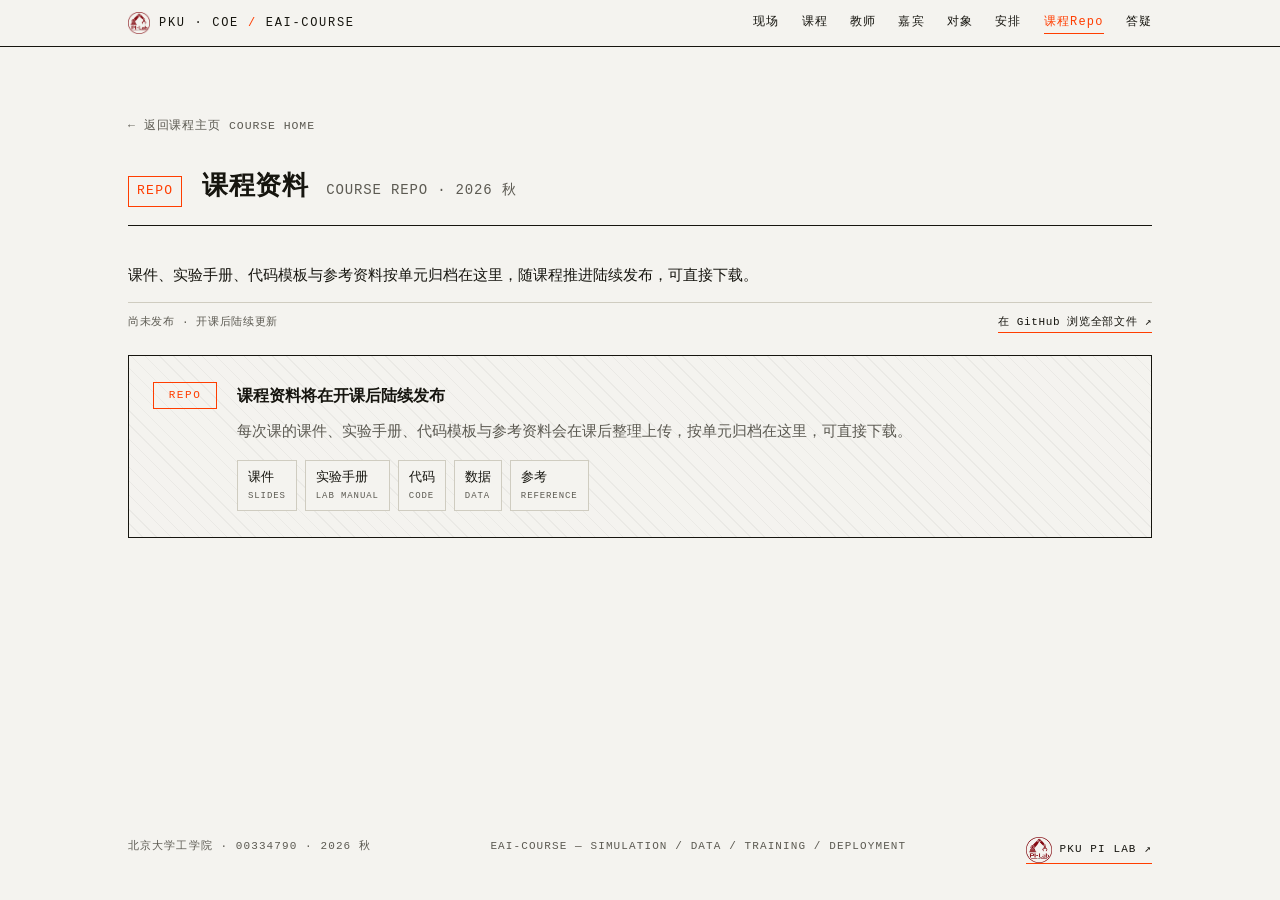
==== repo.html @ 0bf96f17 "repo: add course materials page as a standalone route 菜单加「课程Repo」，指向独立页 repo.html —— 资料要反复查， 放在首页最底下" ====
<!DOCTYPE html>
<html lang="zh-CN">
<head>
  <meta charset="UTF-8" />
  <meta name="viewport" content="width=device-width, initial-scale=1.0" />
  <title>课程资料 Repo · 2026 秋 · 机器人具身智能系统开发实践基础</title>
  <meta name="description" content="《机器人具身智能系统开发实践基础》课程资料：课件、实验手册、代码模板与参考资料，按单元归档。" />
  <link rel="stylesheet" href="styles.css" />
  <link rel="stylesheet" href="showcase.css" />
</head>
<body>

  <div class="scroll-progress" aria-hidden="true"></div>

  <!-- ══════════ TOP BAR ══════════ -->
  <header class="topbar">
    <div class="wrap topbar-inner">
      <a class="topbar-brand" href="index.html"><img src="images/logo-pi-lab.png" alt="PKU PI-Lab" class="brand-mark" />PKU · COE <i>/</i> EAI-COURSE</a>
      <nav class="topbar-nav">
        <a href="index.html#showcase">现场</a>
        <a href="index.html#info">课程</a>
        <a href="index.html#instructor">教师</a>
        <a href="index.html#guests">嘉宾</a>
        <a href="index.html#audience">对象</a>
        <a href="index.html#schedule">安排</a>
        <a href="repo.html" class="is-current" aria-current="page">课程Repo</a>
        <a href="index.html#qa">答疑</a>
      </nav>
    </div>
  </header>

  <!-- ══════════ 课程资料 Repo ══════════ -->
  <section id="repo" class="section subpage">
    <div class="wrap">
      <a class="backlink" href="index.html">← 返回课程主页 COURSE HOME</a>

      <div class="section-head">
        <span class="section-no">REPO</span>
        <h2>课程资料 <span class="en">COURSE REPO · 2026 秋</span></h2>
      </div>

      <div class="repo-top">
        <p class="repo-lead">课件、实验手册、代码模板与参考资料按单元归档在这里，随课程推进陆续发布，可直接下载。</p>
        <div class="repo-meta">
          <span id="repo-count"></span>
          <a id="repo-browse" href="https://github.com/PKU-PI-Lab/EAI-course/tree/main/materials" target="_blank" rel="noopener">在 GitHub 浏览全部文件 ↗</a>
        </div>
      </div>

      <div id="repo-list" class="repo-list"></div>
    </div>
  </section>

  <!-- ══════════ FOOTER ══════════ -->
  <footer class="footer">
    <div class="wrap footer-inner">
      <span>北京大学工学院 · 00334790 · 2026 秋</span>
      <span>EAI-COURSE — SIMULATION / DATA / TRAINING / DEPLOYMENT</span>
      <a href="https://pku-pi-lab.github.io/" target="_blank" rel="noopener" class="footer-lab"><img src="images/logo-pi-lab.png" alt="" />PKU PI LAB ↗</a>
    </div>
  </footer>

  <script src="materials.js"></script>
  <script src="interactions.js"></script>
</body>
</html>
---- styles.css ----
/* ─────────────────────────────────────────────
   EAI-COURSE 00334790 · INDUSTRIAL MINIMAL
   ───────────────────────────────────────────── */
:root {
  --paper: #f4f3ef;
  --ink: #16150f;
  --ink-soft: #5c5a52;
  --line: #16150f;
  --line-soft: #cfccc0;
  --accent: #ff3d00;
  --mono: "JetBrains Mono", ui-monospace, "Cascadia Mono", Consolas, "Courier New", monospace;
  --sans: "Helvetica Neue", Helvetica, Arial, "PingFang SC", "Hiragino Sans GB", "Microsoft YaHei", sans-serif;
}

* { margin: 0; padding: 0; box-sizing: border-box; }

html { scroll-behavior: smooth; }

body {
  background: var(--paper);
  color: var(--ink);
  font-family: var(--sans);
  font-size: 15px;
  line-height: 1.75;
  -webkit-font-smoothing: antialiased;
}

.wrap { max-width: 1080px; margin: 0 auto; padding: 0 28px; }

.en { font-family: var(--mono); font-weight: 400; letter-spacing: .06em; }

/* ── TOP BAR ── */
.topbar {
  position: sticky; top: 0; z-index: 50;
  background: var(--paper);
  border-bottom: 1px solid var(--line);
}
.topbar-inner {
  display: flex; justify-content: space-between; align-items: center;
  height: 46px;
}
.topbar-brand {
  font-family: var(--mono); font-size: 12px; letter-spacing: .14em;
}
.topbar-brand i { font-style: normal; color: var(--accent); }
.topbar-nav { display: flex; gap: 22px; }
.topbar-nav a {
  font-family: var(--mono); font-size: 12px; letter-spacing: .1em;
  color: var(--ink); text-decoration: none;
  border-bottom: 1px solid transparent;
}
.topbar-nav a:hover { color: var(--accent); border-bottom-color: var(--accent); }

/* ── HERO ── */
.hero {
  border-bottom: 1px solid var(--line);
  padding: 72px 0 56px;
  background-image:
    linear-gradient(var(--line-soft) 1px, transparent 1px),
    linear-gradient(90deg, var(--line-soft) 1px, transparent 1px);
  background-size: 56px 56px;
  background-position: center;
}
.hero-index {
  display: flex; justify-content: space-between; flex-wrap: wrap; gap: 8px;
  font-family: var(--mono); font-size: 12px; letter-spacing: .14em;
  color: var(--ink-soft);
  border-bottom: 1px solid var(--line);
  padding-bottom: 14px; margin-bottom: 34px;
}
.hero-title {
  font-size: clamp(38px, 6.5vw, 68px);
  line-height: 1.18; font-weight: 800; letter-spacing: .02em;
}
.hero-sub {
  margin-top: 16px;
  font-family: var(--mono); font-size: clamp(12px, 1.6vw, 15px);
  letter-spacing: .05em; color: var(--ink-soft);
  max-width: 720px;
}
.hero-pipeline {
  margin-top: 36px;
  display: flex; flex-wrap: wrap; gap: 10px 14px; align-items: center;
  font-family: var(--mono); font-size: 12.5px; letter-spacing: .1em;
}
.hero-pipeline span { border: 1px solid var(--line); padding: 6px 12px; background: var(--paper); }
.hero-pipeline em { font-style: normal; color: var(--accent); font-weight: 700; }
.hero-meta {
  margin-top: 40px;
  display: grid; grid-template-columns: repeat(4, 1fr);
  border: 1px solid var(--line);
  background: var(--paper);
}
.hero-meta div {
  padding: 16px 18px;
  border-right: 1px solid var(--line);
  display: flex; flex-direction: column; gap: 2px;
}
.hero-meta div:last-child { border-right: none; }
.hero-meta b { font-family: var(--mono); font-size: 24px; font-weight: 700; }
.hero-meta span { font-family: var(--mono); font-size: 11px; letter-spacing: .12em; color: var(--ink-soft); }
.hero-barcode {
  margin-top: 40px; height: 34px; width: 220px;
  background: repeating-linear-gradient(90deg,
    var(--ink) 0 2px, transparent 2px 5px,
    var(--ink) 5px 6px, transparent 6px 11px,
    var(--ink) 11px 14px, transparent 14px 17px,
    var(--ink) 17px 18px, transparent 18px 24px);
}

/* ── SECTIONS ── */
.section { border-bottom: 1px solid var(--line); padding: 64px 0; }
.section-head {
  display: flex; align-items: baseline; gap: 20px;
  border-bottom: 1px solid var(--line);
  padding-bottom: 16px; margin-bottom: 36px;
}
.section-no {
  font-family: var(--mono); font-size: 13px; letter-spacing: .1em;
  color: var(--accent); border: 1px solid var(--accent);
  padding: 3px 8px;
}
.section h2 { font-size: 26px; font-weight: 800; letter-spacing: .02em; }
.section h2 .en { font-size: 14px; color: var(--ink-soft); margin-left: 10px; }

/* ── 01 INFO ── */
.info-grid {
  display: grid; grid-template-columns: 1.2fr 1fr; gap: 48px;
}
.info-desc p { margin-bottom: 16px; }
.info-desc .note { color: var(--ink-soft); font-size: 13.5px; }
.spec { border-top: 1px solid var(--line); }
.spec div {
  display: grid; grid-template-columns: 1fr 1.2fr; gap: 16px;
  padding: 10px 0; border-bottom: 1px solid var(--line-soft);
}
.spec dt { font-family: var(--mono); font-size: 11.5px; letter-spacing: .1em; color: var(--ink-soft); padding-top: 2px; }
.spec dd { font-weight: 600; }

.grading { margin-top: 44px; }
.grading-label, .prereq-label {
  display: block;
  font-family: var(--mono); font-size: 11.5px; letter-spacing: .14em;
  color: var(--ink-soft); margin-bottom: 12px;
}
.grading-bar { display: flex; border: 1px solid var(--line); height: 74px; }
.grading-bar > div {
  display: flex; flex-direction: column; justify-content: center;
  padding: 0 16px; border-right: 1px solid var(--paper);
  overflow: hidden; white-space: nowrap;
}
.grading-bar b { font-size: 14px; }
.grading-bar span { font-family: var(--mono); font-size: 10.5px; letter-spacing: .06em; opacity: .75; }
.grading-bar .g1 { background: var(--line-soft); }
.grading-bar .g2 { background: #9d9a8e; color: #fff; }
.grading-bar .g3 { background: var(--ink); color: var(--paper); }

/* ── 02/03 PEOPLE ── */
.person {
  display: grid; grid-template-columns: 240px 1fr; gap: 36px;
  padding: 28px 0; border-bottom: 1px solid var(--line-soft);
}
.person:last-child { border-bottom: none; }
.person-photo {
  aspect-ratio: 3 / 4;
  border: 1px solid var(--line);
  background:
    repeating-linear-gradient(45deg, transparent 0 14px, rgba(22,21,15,.06) 14px 15px),
    var(--line-soft);
  display: flex; align-items: center; justify-content: center;
  font-family: var(--mono); font-size: 11px; letter-spacing: .16em;
  color: var(--ink-soft); text-align: center; line-height: 2;
  overflow: hidden;
}
.person-photo img { width: 100%; height: 100%; object-fit: cover; display: block; }
.en-bio { font-size: 13px; color: var(--ink-soft); margin-top: 10px; }
.person-info { align-self: center; }
.person-info h3 { font-size: 22px; font-weight: 800; }
.person-info h3 .en { font-size: 12px; color: var(--ink-soft); margin-left: 10px; }
.person-title {
  font-family: var(--mono); font-size: 12px; letter-spacing: .08em;
  color: var(--accent); margin: 6px 0 14px;
}
.person-bio { color: var(--ink); max-width: 620px; }
.person-link {
  margin-top: 14px;
  font-family: var(--mono); font-size: 12px; letter-spacing: .08em;
}
.person-link a { color: var(--ink); border-bottom: 1px solid var(--accent); text-decoration: none; }
.person-link a:hover { color: var(--accent); }

/* ── 04 AUDIENCE / PREREQ ── */
.audience p { max-width: 760px; font-size: 16px; }
.prereq { margin-top: 40px; }
.prereq-grid {
  display: grid; grid-template-columns: repeat(4, 1fr);
  border: 1px solid var(--line);
}
.prereq-item {
  padding: 20px 18px;
  border-right: 1px solid var(--line);
  display: flex; flex-direction: column; gap: 6px;
}
.prereq-item:last-child { border-right: none; }
.prereq-no {
  font-family: var(--mono); font-size: 12px; font-weight: 700;
  color: var(--accent);
}
.prereq-item b { font-size: 15px; }
.prereq-item .en { font-size: 11px; color: var(--ink-soft); }

/* ── 05 SCHEDULE ── */
.schedule-note { margin-bottom: 36px; font-size: 14px; }
.schedule-note em { font-style: normal; color: var(--accent); font-family: var(--mono); font-size: 12px; letter-spacing: .04em; }

.calendar {
  display: grid; grid-template-columns: repeat(4, 1fr); gap: 24px;
}
.cal-month { border: 1px solid var(--line); background: var(--paper); }
.cal-month-head {
  font-family: var(--mono); font-size: 12px; letter-spacing: .14em;
  border-bottom: 1px solid var(--line);
  padding: 8px 12px; display: flex; justify-content: space-between;
}
.cal-grid {
  display: grid; grid-template-columns: repeat(7, 1fr);
}
.cal-grid .cal-dow {
  font-family: var(--mono); font-size: 10px; color: var(--ink-soft);
  text-align: center; padding: 6px 0 4px;
  border-bottom: 1px solid var(--line-soft);
}
.cal-cell {
  aspect-ratio: 1; display: flex; align-items: center; justify-content: center;
  font-family: var(--mono); font-size: 11.5px;
  position: relative;
}
.cal-cell.empty { background: transparent; }
.cal-cell.class {
  background: var(--ink); color: var(--paper); font-weight: 700;
}
.cal-cell.class::after {
  content: attr(data-w);
  position: absolute; bottom: 2px; left: 0; right: 0;
  font-size: 8px; text-align: center; color: var(--accent); letter-spacing: .02em;
}
.cal-cell.holiday {
  color: var(--accent);
  background: repeating-linear-gradient(45deg, transparent 0 6px, rgba(255,61,0,.14) 6px 8px);
}
.legend {
  display: flex; gap: 26px; margin-top: 16px;
  font-family: var(--mono); font-size: 11px; letter-spacing: .1em; color: var(--ink-soft);
}
.legend span { display: flex; align-items: center; gap: 8px; }
.dot { width: 12px; height: 12px; display: inline-block; }
.dot-class { background: var(--ink); }
.dot-holiday { background: repeating-linear-gradient(45deg, transparent 0 3px, rgba(255,61,0,.4) 3px 4.5px); border: 1px solid var(--accent); }

.session-list { margin-top: 44px; border-top: 1px solid var(--line); }
.session-row {
  display: grid; grid-template-columns: 64px 130px 1fr auto; gap: 20px;
  align-items: baseline;
  padding: 13px 4px; border-bottom: 1px solid var(--line-soft);
}
.session-row:hover { background: rgba(22,21,15,.04); }
.session-w { font-family: var(--mono); font-size: 13px; font-weight: 700; color: var(--accent); }
.session-date { font-family: var(--mono); font-size: 12.5px; color: var(--ink-soft); }
.session-topic b { font-weight: 700; }
.session-topic .en { font-size: 11.5px; color: var(--ink-soft); margin-left: 10px; }
.session-tag {
  font-family: var(--mono); font-size: 10.5px; letter-spacing: .1em;
  border: 1px solid var(--line); padding: 2px 8px; white-space: nowrap;
}
.session-row.tag-guest .session-tag { border-color: var(--accent); color: var(--accent); }
.session-row.tag-review .session-tag { background: var(--ink); color: var(--paper); border-color: var(--ink); }
.session-row.holiday-row { color: var(--ink-soft); }
.session-row.holiday-row .session-tag { border-color: var(--line-soft); color: var(--ink-soft); }

/* ── 07 PUBLIC Q&A / VISITOR RECORD ── */
.qa-section { background: var(--paper); }
.qa-intro {
  display: grid; grid-template-columns: minmax(0, 1fr) auto; gap: 28px;
  align-items: end; margin-bottom: 28px;
}
.qa-intro > p { max-width: 690px; font-size: 16px; line-height: 1.8; }
.qa-rules { display: flex; flex-wrap: wrap; justify-content: flex-end; gap: 7px; }
.qa-rules span,
.qa-overline {
  font-family: var(--mono); font-size: 10px; letter-spacing: .1em;
}
.qa-rules span { border: 1px solid var(--line); padding: 4px 7px; color: var(--ink-soft); }
.qa-grid {
  display: grid; grid-template-columns: minmax(0, 1fr) 292px;
  border: 1px solid var(--line); background: var(--paper);
}
.qa-board { min-width: 0; border-right: 1px solid var(--line); }
.qa-board-head,
.visit-head {
  display: flex; justify-content: space-between; gap: 18px; align-items: flex-start;
}
.qa-board-head { padding: 20px 22px 18px; border-bottom: 1px solid var(--line); }
.qa-overline { display: block; color: var(--accent); margin-bottom: 4px; }
.qa-board h3,
.visit-panel h3 { font-size: 20px; line-height: 1.2; }
.qa-status {
  flex: 0 0 auto; border: 1px solid var(--line-soft); color: var(--ink-soft);
  font-family: var(--mono); font-size: 11px; letter-spacing: .08em; padding: 3px 8px;
}
.qa-status.is-live { border-color: var(--accent); color: var(--accent); }
.qa-comment-root { min-height: 240px; padding: 22px; }
.qa-placeholder {
  display: grid; grid-template-columns: 48px minmax(0, 1fr); gap: 16px;
  padding-bottom: 24px; border-bottom: 1px solid var(--line-soft);
}
.qa-placeholder-no {
  width: 48px; height: 48px; display: grid; place-items: center;
  border: 1px solid var(--accent); color: var(--accent);
  font-family: var(--mono); font-size: 12px; font-weight: 700; letter-spacing: .04em;
}
.qa-placeholder b { display: block; font-size: 16px; line-height: 1.55; }
.qa-placeholder p { margin-top: 5px; color: var(--ink-soft); font-size: 14px; line-height: 1.65; }
.qa-composer {
  margin-top: 16px; display: flex; justify-content: space-between; align-items: center; gap: 14px;
  padding: 12px 0 0; color: var(--ink-soft); font-size: 13px;
}
.qa-composer button {
  flex: 0 0 auto; border: 1px solid var(--line-soft); background: transparent;
  color: var(--ink-soft); cursor: not-allowed; padding: 7px 10px;
  font-family: var(--mono); font-size: 11px; letter-spacing: .06em;
}
.qa-comment-root .giscus,
.qa-comment-root .giscus-frame { width: 100%; }
.visit-panel {
  padding: 20px 20px 18px;
  background-image:
    linear-gradient(var(--line-soft) 1px, transparent 1px),
    linear-gradient(90deg, var(--line-soft) 1px, transparent 1px);
  background-size: 28px 28px;
  background-position: center;
}
.visit-note { margin-top: 16px; font-size: 13px; line-height: 1.7; color: var(--ink-soft); }
.visit-stats { margin-top: 18px; border-top: 1px solid var(--line); background: var(--paper); }
.visit-stats > div {
  display: flex; justify-content: space-between; align-items: baseline; gap: 12px;
  padding: 10px 0; border-bottom: 1px solid var(--line-soft);
}
.visit-stats span { font-family: var(--mono); font-size: 11px; letter-spacing: .08em; color: var(--ink-soft); }
.visit-stats b { font-family: var(--mono); font-size: 18px; line-height: 1; }
.visit-state {
  display: flex; align-items: center; gap: 7px; margin-top: 14px;
  font-family: var(--mono); font-size: 10px; letter-spacing: .06em; color: var(--ink-soft);
}
.visit-state i { width: 8px; height: 8px; display: inline-block; border: 1px solid var(--accent); }
.visit-state.is-live { color: var(--accent); }
.visit-state.is-live i { background: var(--accent); }

/* ── FOOTER ── */
.footer { padding: 36px 0; }
.footer-inner {
  display: flex; justify-content: space-between; flex-wrap: wrap; gap: 12px;
  font-family: var(--mono); font-size: 11px; letter-spacing: .1em; color: var(--ink-soft);
}
.footer a { color: var(--ink); text-decoration: none; border-bottom: 1px solid var(--accent); }
.footer a:hover { color: var(--accent); }

/* ── RESPONSIVE ── */
@media (max-width: 900px) {
  .info-grid { grid-template-columns: 1fr; gap: 28px; }
  .calendar { grid-template-columns: repeat(2, 1fr); }
  .prereq-grid { grid-template-columns: repeat(2, 1fr); }
  .prereq-item:nth-child(2) { border-right: none; }
  .prereq-item:nth-child(-n+2) { border-bottom: 1px solid var(--line); }
  .hero-meta { grid-template-columns: repeat(2, 1fr); }
  .hero-meta div:nth-child(2) { border-right: none; }
  .hero-meta div:nth-child(-n+2) { border-bottom: 1px solid var(--line); }
  .person { grid-template-columns: 1fr; }
  .person-photo { max-width: 240px; }
  .qa-intro { grid-template-columns: 1fr; }
  .qa-rules { justify-content: flex-start; }
  .qa-grid { grid-template-columns: 1fr; }
  .qa-board { border-right: none; border-bottom: 1px solid var(--line); }
}
@media (max-width: 560px) {
  .calendar { grid-template-columns: 1fr; }
  .session-row { grid-template-columns: 48px 1fr; grid-template-rows: auto auto; }
  .session-tag { grid-column: 2; justify-self: start; }
  .grading-bar { height: auto; flex-direction: column; }
  .grading-bar > div { width: 100% !important; border-right: none; border-bottom: 1px solid var(--paper); padding: 12px 16px; }
  .topbar-nav { gap: 12px; }
  .qa-board-head, .visit-head { gap: 12px; }
  .qa-comment-root { padding: 16px; }
  .qa-placeholder { grid-template-columns: 38px minmax(0, 1fr); gap: 12px; }
  .qa-placeholder-no { width: 38px; height: 38px; font-size: 10px; }
  .qa-composer { align-items: flex-start; flex-direction: column; }
}
---- showcase.css ----
/* ─────────────────────────────────────────────
   EAI-COURSE · 现场展示区 + 全站交互
   沿用 styles.css 的「工业极简」令牌：
   纸面 --paper / 墨 --ink / 橙 --accent / 等宽 --mono
   规则：1px 硬边、直角、无阴影、无毛玻璃。
   ───────────────────────────────────────────── */

/* ══════════ 通用：滚动入场 ══════════ */
/* 只有 JS 就绪时才隐藏，脚本失效也不会白屏 */
.sc-js .reveal {
  opacity: 0;
  transform: translateY(16px);
  transition:
    opacity .55s cubic-bezier(.22, 1, .36, 1) var(--d, 0ms),
    transform .55s cubic-bezier(.22, 1, .36, 1) var(--d, 0ms);
}
.sc-js .reveal.is-in { opacity: 1; transform: none; }

/* ══════════ 顶栏：阅读进度 + 当前章节 ══════════ */
.scroll-progress {
  position: fixed;
  top: 0; left: 0;
  height: 2px;
  width: 100%;
  transform: scaleX(0);
  transform-origin: left;
  background: var(--accent);
  z-index: 60;
  pointer-events: none;
}
.topbar-nav a.is-current {
  color: var(--accent);
  border-bottom-color: var(--accent);
}

/* ══════════ 实验室 logo ══════════ */
.topbar-brand {
  display: inline-flex;
  align-items: center;
  gap: 9px;
}
.brand-mark {
  width: 22px;
  height: 22px;
  display: block;
  flex: 0 0 auto;
}
.footer-lab {
  display: inline-flex;
  align-items: center;
  gap: 8px;
}
.footer-lab img { width: 26px; height: 26px; display: block; }

/* ══════════ 现场展示区 ══════════ */
.sc-lead {
  max-width: 62em;
  margin-bottom: 28px;
}

/* ── 授课教师：履历展开 + 研究方向 ── */
.bio-more {
  max-height: 0;
  overflow: hidden;
  opacity: 0;
  transition: max-height .32s ease, opacity .25s linear;
}
.bio-more.is-open { max-height: 640px; opacity: 1; }
.bio-more .person-bio { margin-top: 12px; }

.bio-toggle {
  margin-top: 12px;
  font-family: var(--mono);
  font-size: 11px;
  letter-spacing: .1em;
  border: 1px solid var(--line);
  background: var(--paper);
  color: var(--ink);
  padding: 5px 11px;
  cursor: pointer;
  transition: background .15s, color .15s, border-color .15s;
}
.bio-toggle:hover { border-color: var(--accent); color: var(--accent); }
.bio-toggle:focus-visible { outline: 2px solid var(--accent); outline-offset: 2px; }

.research { margin-top: 22px; }
.research-label {
  display: block;
  font-family: var(--mono);
  font-size: 11.5px;
  letter-spacing: .14em;
  color: var(--ink-soft);
  margin-bottom: 10px;
}
.research-grid {
  display: grid;
  grid-template-columns: repeat(2, 1fr);
  border: 1px solid var(--line);
}
.research-grid div {
  padding: 12px 14px;
  border-right: 1px solid var(--line);
  border-bottom: 1px solid var(--line);
  font-size: 13.5px;
  line-height: 1.5;
}
.research-grid div:nth-child(2n) { border-right: none; }
.research-grid div:nth-last-child(-n+2) { border-bottom: none; }
.research-no {
  display: block;
  font-family: var(--mono);
  font-size: 10.5px;
  letter-spacing: .1em;
  color: var(--accent);
  margin-bottom: 3px;
}

/* ── 嘉宾：公司 logo 底板 ── */
.person-logo {
  border: 1px solid var(--line);
  background: var(--ink);
  aspect-ratio: 3 / 2;
  display: flex;
  align-items: center;
  justify-content: center;
  padding: 18px;
  align-self: start;
}
.person-logo img {
  width: 100%;
  max-width: 180px;
  height: auto;
  display: block;
}

/* ── 嘉宾：合作要点 ── */
.collab { margin-top: 20px; }
.collab-label {
  display: block;
  font-family: var(--mono);
  font-size: 11.5px;
  letter-spacing: .14em;
  color: var(--ink-soft);
  margin-bottom: 10px;
}
.collab-grid {
  display: grid;
  grid-template-columns: repeat(3, 1fr);
  border: 1px solid var(--line);
}
.collab-grid > div {
  padding: 14px;
  border-right: 1px solid var(--line);
}
.collab-grid > div:last-child { border-right: none; }
.collab-no {
  display: block;
  font-family: var(--mono);
  font-size: 10.5px;
  letter-spacing: .1em;
  color: var(--accent);
  margin-bottom: 4px;
}
.collab-grid b { display: block; font-size: 13.5px; margin-bottom: 5px; }
.collab-grid p { font-size: 12.5px; line-height: 1.55; color: var(--ink-soft); }

.newslinks {
  margin-top: 12px;
  list-style: none;
  border-top: 1px solid var(--line-soft);
}
.newslinks li { border-bottom: 1px solid var(--line-soft); }
.newslinks a {
  display: block;
  padding: 8px 0 8px 18px;
  position: relative;
  font-size: 13px;
  color: var(--ink);
  text-decoration: none;
  transition: color .15s;
}
.newslinks a::before {
  content: "↗";
  position: absolute;
  left: 0;
  font-family: var(--mono);
  font-size: 11px;
  color: var(--accent);
}
.newslinks a:hover { color: var(--accent); }

/* ── 舞台 ── */
.sc-frame {
  width: 100%;
  margin-inline: auto;
  transition: width .45s cubic-bezier(.22, 1, .36, 1);
}

.sc-stage {
  position: relative;
  height: min(58vh, 520px);
  min-height: 280px;
  border: 1px solid var(--line);
  background: #000;
  overflow: hidden;
  transition: height .45s cubic-bezier(.22, 1, .36, 1);
}

.sc-stage video {
  position: absolute;
  inset: 0;
  width: 100%; height: 100%;
  object-fit: contain;
  opacity: 0;
  transition: opacity .3s linear;
}
.sc-stage video.is-live { opacity: 1; }

/* 载入指示：等宽方块，不用转圈 */
.sc-stage-spin {
  position: absolute;
  left: 50%; top: 50%;
  transform: translate(-50%, -50%);
  font-family: var(--mono);
  font-size: 10px;
  letter-spacing: .18em;
  color: var(--paper);
  opacity: 0;
  transition: opacity .2s;
  pointer-events: none;
}
.sc-stage-spin::after {
  content: "LOADING";
  animation: sc-blink 1s steps(2) infinite;
}
.sc-stage.is-loading .sc-stage-spin { opacity: .7; }
@keyframes sc-blink { 50% { opacity: .25; } }

/* 控件：方形、贴边、等宽字 */
.sc-nav,
.sc-play {
  position: absolute;
  border: 1px solid rgba(244, 243, 239, .55);
  background: rgba(22, 21, 15, .55);
  color: var(--paper);
  font-family: var(--mono);
  font-size: 12px;
  line-height: 1;
  cursor: pointer;
  padding: 0;
  transition: background .15s, border-color .15s, color .15s;
}
.sc-nav {
  top: 50%;
  transform: translateY(-50%);
  width: 30px; height: 46px;
}
.sc-nav.prev { left: 10px; }
.sc-nav.next { right: 10px; }
.sc-play { right: 10px; bottom: 10px; width: 30px; height: 30px; }
.sc-nav:hover,
.sc-play:hover {
  background: var(--accent);
  border-color: var(--accent);
  color: #fff;
}
.sc-nav:focus-visible,
.sc-play:focus-visible { outline: 2px solid var(--accent); outline-offset: 2px; }

/* 进度细线 */
.sc-progress {
  position: absolute;
  left: 0; right: 0; bottom: 0;
  height: 2px;
  background: rgba(244, 243, 239, .2);
}
.sc-progress i {
  display: block;
  height: 100%;
  width: 0;
  background: var(--accent);
}

/* ── 舞台说明条 ── */
.sc-caption {
  display: flex;
  flex-wrap: wrap;
  align-items: center;
  gap: 8px 16px;
  border: 1px solid var(--line);
  border-top: none;
  padding: 11px 14px;
}
.sc-caption h3 { font-size: 16px; font-weight: 700; }
.sc-tag {
  font-family: var(--mono);
  font-size: 10.5px;
  letter-spacing: .1em;
  border: 1px solid var(--line-soft);
  color: var(--ink-soft);
  padding: 2px 7px;
}
.sc-caption .sc-spec {
  margin-left: auto;
  font-family: var(--mono);
  font-size: 11px;
  letter-spacing: .08em;
  color: var(--ink-soft);
  white-space: nowrap;
}

/* ── 任务矩阵 ── */
.sc-matrix-block { margin-top: 44px; }
.sc-matrix-head {
  display: flex;
  align-items: baseline;
  gap: 14px;
  flex-wrap: wrap;
  margin-bottom: 12px;
}
.sc-matrix-head h4 { font-size: 15px; font-weight: 700; }
.sc-matrix-head .en {
  font-size: 11px;
  color: var(--ink-soft);
}
.sc-matrix-head p {
  margin-left: auto;
  font-family: var(--mono);
  font-size: 11px;
  letter-spacing: .06em;
  color: var(--ink-soft);
}

.sc-matrix-scroll { overflow-x: auto; }
.sc-matrix-scroll::-webkit-scrollbar { height: 6px; }
.sc-matrix-scroll::-webkit-scrollbar-thumb { background: var(--line-soft); }

.sc-matrix {
  display: grid;
  grid-template-columns: 92px repeat(7, minmax(88px, 1fr));
  border: 1px solid var(--line);
  border-right: none;
  min-width: 720px;
}
.sc-matrix > * {
  border-right: 1px solid var(--line-soft);
  border-bottom: 1px solid var(--line-soft);
}
/* 表头与行首用实线，和页面其他表格一致 */
.sc-mx-col, .sc-mx-corner { border-bottom-color: var(--line); }
.sc-mx-row { border-right-color: var(--line); }
.sc-matrix > *:nth-child(8n) { border-right: 1px solid var(--line); }
.sc-matrix > *:nth-last-child(-n+8) { border-bottom: none; }

.sc-mx-col, .sc-mx-row, .sc-mx-corner {
  display: flex;
  align-items: center;
  padding: 8px 10px;
}
.sc-mx-col { justify-content: center; text-align: center; }
.sc-mx-col b, .sc-mx-row b { font-size: 12.5px; font-weight: 700; display: block; }
.sc-mx-col em, .sc-mx-row em {
  font-style: normal;
  display: block;
  font-family: var(--mono);
  font-size: 9px;
  letter-spacing: .1em;
  color: var(--ink-soft);
}

.sc-cell {
  position: relative;
  aspect-ratio: 16 / 10;
  border: none;
  border-right: 1px solid var(--line-soft);
  border-bottom: 1px solid var(--line-soft);
  padding: 0;
  background: var(--paper);
  cursor: pointer;
  overflow: hidden;
}
.sc-cell img {
  width: 100%; height: 100%;
  object-fit: cover;
  display: block;
  filter: grayscale(1) contrast(1.06);
  transition: filter .2s linear;
}
.sc-cell:hover img,
.sc-cell.is-active img { filter: none; }
.sc-cell:focus-visible { outline: 2px solid var(--accent); outline-offset: -2px; }

/* 选中：橙色内框 + 左上角编号块 */
.sc-cell.is-active { box-shadow: inset 0 0 0 2px var(--accent); }
.sc-cell.is-active::after {
  content: "▸";
  position: absolute;
  left: 0; top: 0;
  background: var(--accent);
  color: #fff;
  font-family: var(--mono);
  font-size: 9px;
  line-height: 1;
  padding: 3px 4px;
}

/* 空格：斜纹，与日历假期格同一套语言 */
.sc-cell.is-empty {
  cursor: default;
  background: repeating-linear-gradient(45deg,
      transparent 0 7px, rgba(22, 21, 15, .07) 7px 8px);
}
.sc-cell.is-empty::after {
  content: "待补充";
  position: absolute;
  left: 50%; top: 50%;
  transform: translate(-50%, -50%);
  font-family: var(--mono);
  font-size: 9px;
  letter-spacing: .1em;
  color: var(--ink-soft);
  white-space: nowrap;
}

.sc-note {
  margin-top: 12px;
  font-size: 13.5px;
  color: var(--ink-soft);
  max-width: 62em;
}

/* ── 泛化对比 ── */
.sc-compare-block { margin-top: 52px; }
.sc-compare-intro { max-width: 46em; margin-bottom: 18px; }
.sc-compare-intro h4 { font-size: 20px; font-weight: 800; letter-spacing: .01em; }
.sc-compare-intro p { margin-top: 10px; }

.sc-compare {
  position: relative;
  aspect-ratio: 16 / 9;
  border: 1px solid var(--line);
  background: #000;
  overflow: hidden;
  cursor: ew-resize;
  touch-action: none;
  user-select: none;
  -webkit-user-select: none;
}
.sc-compare video {
  position: absolute;
  inset: 0;
  width: 100%; height: 100%;
  object-fit: cover;
  display: block;
}
.sc-compare .sc-cmp-top {
  position: absolute;
  inset: 0;
  clip-path: inset(0 0 0 var(--x, 50%));
  will-change: clip-path;
}

.sc-cmp-divider {
  position: absolute;
  top: 0; bottom: 0;
  left: var(--x, 50%);
  width: 2px;
  margin-left: -1px;
  background: var(--accent);
  pointer-events: none;
}
.sc-cmp-grip {
  position: absolute;
  top: 50%; left: 50%;
  width: 34px; height: 22px;
  margin: -11px 0 0 -17px;
  background: var(--accent);
  color: #fff;
  display: grid; place-items: center;
  font-family: var(--mono);
  font-size: 10px;
  letter-spacing: -.02em;
}

.sc-cmp-label {
  position: absolute;
  top: 10px;
  font-family: var(--mono);
  font-size: 10.5px;
  letter-spacing: .08em;
  padding: 4px 9px;
  background: var(--paper);
  border: 1px solid var(--line);
  pointer-events: none;
}
.sc-cmp-label.l { left: 10px; }
.sc-cmp-label.r { right: 10px; border-color: var(--accent); color: var(--accent); }

.sc-compare-note {
  margin-top: 10px;
  font-family: var(--mono);
  font-size: 11px;
  letter-spacing: .08em;
  color: var(--ink-soft);
}

/* ── 往期现场照 ── */
.scene-block { margin-top: 52px; }
.scene-media {
  border: 1px solid var(--line);
  overflow: hidden;
  line-height: 0;
}
.scene-media img {
  width: 100%;
  display: block;
  aspect-ratio: 16 / 9;
  object-fit: cover;
  filter: grayscale(1) contrast(1.05);
  transition: filter .35s linear;
}
.scene-block:hover .scene-media img { filter: none; }

.scene-cap {
  display: flex;
  flex-wrap: wrap;
  align-items: center;
  gap: 6px 16px;
  border: 1px solid var(--line);
  border-top: none;
  padding: 11px 14px;
  font-family: var(--mono);
  font-size: 11px;
  letter-spacing: .08em;
  color: var(--ink-soft);
}
.scene-cap b { color: var(--ink); font-weight: 700; letter-spacing: .04em; }
.scene-cap span:last-child { margin-left: auto; }

.scene-stats {
  margin-top: 22px;
  display: grid;
  grid-template-columns: repeat(3, 1fr);
  border: 1px solid var(--line);
}
.scene-stats div {
  padding: 16px 18px;
  border-right: 1px solid var(--line);
  display: flex; flex-direction: column; gap: 2px;
}
.scene-stats div:last-child { border-right: none; }
.scene-stats b {
  font-family: var(--mono);
  font-size: 24px;
  font-weight: 700;
  font-variant-numeric: tabular-nums;
}
.scene-stats span {
  font-family: var(--mono);
  font-size: 11px;
  letter-spacing: .12em;
  color: var(--ink-soft);
}

/* ══════════ 首屏：可点开的四段流水线 ══════════ */
.hero-pipeline span {
  cursor: pointer;
  transition: background .15s, color .15s, border-color .15s;
}
.hero-pipeline span:hover { border-color: var(--accent); color: var(--accent); }
.hero-pipeline span.is-open {
  background: var(--ink);
  color: var(--paper);
  border-color: var(--ink);
}
.hero-pipeline span:focus-visible { outline: 2px solid var(--accent); outline-offset: 2px; }

.pipeline-detail {
  margin-top: 14px;
  border: 1px solid var(--line);
  background: var(--paper);
  padding: 0 16px;
  max-height: 0;
  overflow: hidden;
  opacity: 0;
  border-width: 0 1px;
  transition: max-height .3s ease, opacity .25s linear, padding .3s ease;
}
.pipeline-detail.is-open {
  max-height: 440px;
  opacity: 1;
  padding: 14px 16px;
  border-width: 1px;
}
.pipeline-detail .pd-no {
  font-family: var(--mono);
  font-size: 11px;
  letter-spacing: .14em;
  color: var(--accent);
}
.pipeline-detail h4 { font-size: 15px; font-weight: 700; margin: 4px 0 6px; }
.pipeline-detail p { font-size: 14px; max-width: 62em; }
.pipeline-detail .pd-en {
  margin-top: 6px;
  font-family: var(--mono);
  font-size: 10.5px;
  letter-spacing: .08em;
  color: var(--ink-soft);
}

/* ══════════ 成绩构成：悬停/点击展开 ══════════ */
.grading-bar > div {
  cursor: pointer;
  transition: flex-basis .3s ease;
}
.grading-detail {
  border: 1px solid var(--line);
  border-top: none;
  padding: 0 16px;
  max-height: 0;
  overflow: hidden;
  opacity: 0;
  transition: max-height .3s ease, opacity .25s linear, padding .3s ease;
}
.grading-detail.is-open {
  max-height: 320px;
  opacity: 1;
  padding: 13px 16px;
}
.grading-detail b { font-size: 14px; }
.grading-detail p { font-size: 14px; margin-top: 4px; }

/* ══════════ 知识基础：点开看要求到什么程度 ══════════ */
.prereq-item {
  cursor: pointer;
  transition: background .15s;
}
.prereq-item:hover { background: rgba(22, 21, 15, .04); }
.prereq-item.is-open { background: rgba(255, 61, 0, .06); }
.prereq-item .prereq-more {
  font-size: 13px;
  color: var(--ink-soft);
  max-height: 0;
  overflow: hidden;
  opacity: 0;
  transition: max-height .28s ease, opacity .22s linear;
}
.prereq-item.is-open .prereq-more {
  max-height: 280px;
  opacity: 1;
}
.prereq-item .prereq-no::after {
  content: " +";
  color: var(--ink-soft);
}
.prereq-item.is-open .prereq-no::after { content: " −"; color: var(--accent); }

/* ══════════ 课程安排：筛选 + 日历联动 ══════════ */
.sched-filter {
  display: flex;
  flex-wrap: wrap;
  gap: 8px;
  margin-bottom: 18px;
}
.sched-filter button {
  font-family: var(--mono);
  font-size: 11px;
  letter-spacing: .1em;
  border: 1px solid var(--line);
  background: var(--paper);
  color: var(--ink);
  padding: 5px 11px;
  cursor: pointer;
  transition: background .15s, color .15s, border-color .15s;
}
.sched-filter button:hover { border-color: var(--accent); color: var(--accent); }
.sched-filter button.is-on {
  background: var(--ink);
  border-color: var(--ink);
  color: var(--paper);
}
.sched-filter button:focus-visible { outline: 2px solid var(--accent); outline-offset: 2px; }

.cal-cell.class { cursor: pointer; transition: background .15s; }
.cal-cell.class:hover,
.cal-cell.class.is-linked { background: var(--accent); }
.cal-cell.class.is-linked::after { color: #fff; }
.cal-cell.is-dimmed { opacity: .28; }

.session-row { transition: background .15s, opacity .2s; cursor: pointer; }
.session-row.is-expanded { background: rgba(255, 61, 0, .06); }
.session-more {
  font-style: normal;
  font-family: var(--mono);
  font-size: 12px;
  color: var(--accent);
  margin-left: 8px;
}

/* 课次时间表 */
.session-agenda {
  max-height: 0;
  overflow: hidden;
  opacity: 0;
  border-bottom: 1px solid var(--line-soft);
  transition: max-height .3s ease, opacity .25s linear, padding .3s ease;
  padding: 0 4px 0 84px;
}
.session-agenda.is-open {
  max-height: 260px;
  opacity: 1;
  padding: 10px 4px 14px 84px;
}
.session-agenda.is-hidden { display: none; }
.ag-row {
  display: grid;
  grid-template-columns: 128px 72px 1fr;
  gap: 12px;
  align-items: baseline;
  padding: 5px 0;
}
.ag-t {
  font-family: var(--mono);
  font-size: 12.5px;
  letter-spacing: .04em;
  color: var(--accent);
}
.ag-row b { font-weight: 700; font-size: 14px; }
.ag-row span:last-child { color: var(--ink-soft); font-size: 14px; }
.ag-place {
  margin-top: 8px;
  font-family: var(--mono);
  font-size: 11px;
  letter-spacing: .08em;
  color: var(--ink-soft);
}
.session-row.is-linked { background: rgba(255, 61, 0, .1); }
.session-row.is-hidden { display: none; }


/* ── 子页面：返回链接 ── */
/* 内容少时也把页脚顶到底部 */
body:has(.subpage) { display: flex; flex-direction: column; min-height: 100vh; }
body:has(.subpage) .subpage { flex: 1; }
.subpage { border-bottom: none; }
.backlink {
  display: inline-block;
  margin-bottom: 26px;
  font-family: var(--mono); font-size: 11.5px; letter-spacing: .08em;
  color: var(--ink-soft); text-decoration: none;
  border-bottom: 1px solid transparent;
}
.backlink:hover { color: var(--accent); border-bottom-color: var(--accent); }

/* 顶栏品牌在子页面是回首页的链接 */
a.topbar-brand { text-decoration: none; color: var(--ink); }
a.topbar-brand:hover i { color: var(--ink); }

/* ══════════ 07 课程资料 Repo ══════════ */
.repo-top { margin-bottom: 22px; }
.repo-lead { max-width: 62em; }
.repo-meta {
  margin-top: 14px; padding-top: 10px;
  border-top: 1px solid var(--line-soft);
  display: flex; flex-wrap: wrap; align-items: baseline; gap: 8px 20px;
  font-family: var(--mono); font-size: 11px; letter-spacing: .06em;
  color: var(--ink-soft);
}
.repo-meta a { margin-left: auto; }
.repo-meta a { color: var(--ink); text-decoration: none; border-bottom: 1px solid var(--accent); }
.repo-meta a:hover { color: var(--accent); }

/* ── 空状态 ── */
.repo-empty {
  display: grid; grid-template-columns: 64px 1fr; gap: 20px;
  border: 1px solid var(--line);
  background: repeating-linear-gradient(45deg,
      transparent 0 9px, rgba(22, 21, 15, .045) 9px 10px);
  padding: 26px 24px;
}
.repo-empty-no {
  font-family: var(--mono); font-size: 11px; letter-spacing: .14em;
  color: var(--accent); border: 1px solid var(--accent);
  padding: 3px 7px; align-self: start; text-align: center;
}
.repo-empty b { font-size: 16px; }
.repo-empty p { margin-top: 8px; max-width: 52em; color: var(--ink-soft); }
.repo-kinds {
  margin-top: 16px; list-style: none;
  display: flex; flex-wrap: wrap; gap: 8px;
}
.repo-kinds li {
  border: 1px solid var(--line-soft); background: var(--paper);
  padding: 5px 10px; font-size: 13px;
}
.repo-kinds em {
  font-style: normal; display: block;
  font-family: var(--mono); font-size: 9px; letter-spacing: .1em; color: var(--ink-soft);
}

/* ── 有资料时：按单元分组的文件表 ── */
.repo-unit { border: 1px solid var(--line); margin-bottom: 18px; }
.repo-unit-head {
  display: flex; align-items: baseline; gap: 12px;
  border-bottom: 1px solid var(--line);
  padding: 9px 14px;
}
.repo-unit-head b { font-size: 14px; font-weight: 700; }
.repo-unit-head em {
  font-style: normal; font-family: var(--mono);
  font-size: 10px; letter-spacing: .1em; color: var(--ink-soft);
}
.repo-unit-head span {
  margin-left: auto; font-family: var(--mono);
  font-size: 10.5px; letter-spacing: .08em; color: var(--ink-soft);
}

.repo-row {
  display: grid;
  grid-template-columns: 52px 1fr auto 54px 72px 24px;
  gap: 16px; align-items: center;
  padding: 11px 14px;
  border-bottom: 1px solid var(--line-soft);
  text-decoration: none; color: var(--ink);
  transition: background .15s;
}
.repo-row:last-child { border-bottom: none; }
.repo-row:hover { background: rgba(255, 61, 0, .06); }
.repo-row:focus-visible { outline: 2px solid var(--accent); outline-offset: -2px; }

.repo-w {
  font-family: var(--mono); font-size: 12.5px; font-weight: 700; color: var(--accent);
}
.repo-title b { font-weight: 700; font-size: 14.5px; }
.repo-title em {
  font-style: normal; display: block; margin-top: 2px;
  font-size: 12px; color: var(--ink-soft);
}
.repo-type {
  font-family: var(--mono); font-size: 10.5px; letter-spacing: .08em;
  border: 1px solid var(--line); padding: 2px 8px; white-space: nowrap;
}
.repo-ext, .repo-size {
  font-family: var(--mono); font-size: 10.5px; letter-spacing: .06em;
  color: var(--ink-soft); text-align: right;
}
.repo-go { font-family: var(--mono); font-size: 13px; color: var(--accent); text-align: right; }

@media (max-width: 900px) {
  .repo-meta { margin-left: 0; white-space: normal; }
  .repo-row { grid-template-columns: 44px 1fr auto 20px; gap: 10px; }
  .repo-ext, .repo-size { display: none; }
}
@media (max-width: 560px) {
  .repo-empty { grid-template-columns: 1fr; gap: 14px; }
  .repo-empty-no { justify-self: start; }
}

/* ══════════ 响应式 ══════════ */
@media (max-width: 900px) {
  .collab-grid { grid-template-columns: 1fr; }
  .collab-grid > div { border-right: none; border-bottom: 1px solid var(--line); }
  .collab-grid > div:last-child { border-bottom: none; }
  .person-logo { max-width: 240px; aspect-ratio: 3 / 1.4; }
  .sc-stage { height: min(48vh, 380px); }
  .sc-matrix-head p { margin-left: 0; width: 100%; }
  .sc-caption .sc-spec { margin-left: 0; }
}

@media (max-width: 640px) {
  /* 加了「现场」后顶栏 6 项，窄屏改成横向可滚动 */
  .topbar-inner { gap: 14px; }
  .topbar-brand { white-space: nowrap; font-size: 10.5px; letter-spacing: .08em; }
  .topbar-nav {
    gap: 15px;
    overflow-x: auto;
    white-space: nowrap;
    scrollbar-width: none;
    -ms-overflow-style: none;
  }
  .topbar-nav::-webkit-scrollbar { display: none; }
  .topbar-nav a { flex: 0 0 auto; }
}

@media (max-width: 560px) {
  .session-agenda { padding-left: 52px; }
  .session-agenda.is-open { padding-left: 52px; }
  .ag-row { grid-template-columns: 1fr; gap: 2px; }
  .research-grid { grid-template-columns: 1fr; }
  .research-grid div { border-right: none; }
  .research-grid div:last-child { border-bottom: none; }
  .sc-matrix { grid-template-columns: 68px repeat(7, 80px); min-width: 0; }
  .scene-stats { grid-template-columns: 1fr; }
  .scene-stats div { border-right: none; border-bottom: 1px solid var(--line); }
  .scene-stats div:last-child { border-bottom: none; }
  .sc-compare { aspect-ratio: 4 / 3; }
}

/* ══════════ 减弱动效 ══════════ */
@media (prefers-reduced-motion: reduce) {
  .sc-js .reveal { opacity: 1; transform: none; transition: none; }
  .sc-frame, .sc-stage, .sc-stage video, .sc-cell img,
  .scene-media img, .pipeline-detail, .grading-detail,
  .prereq-item .prereq-more, .bio-more, .session-agenda { transition: none; }
  .sc-stage-spin::after { animation: none; }
}
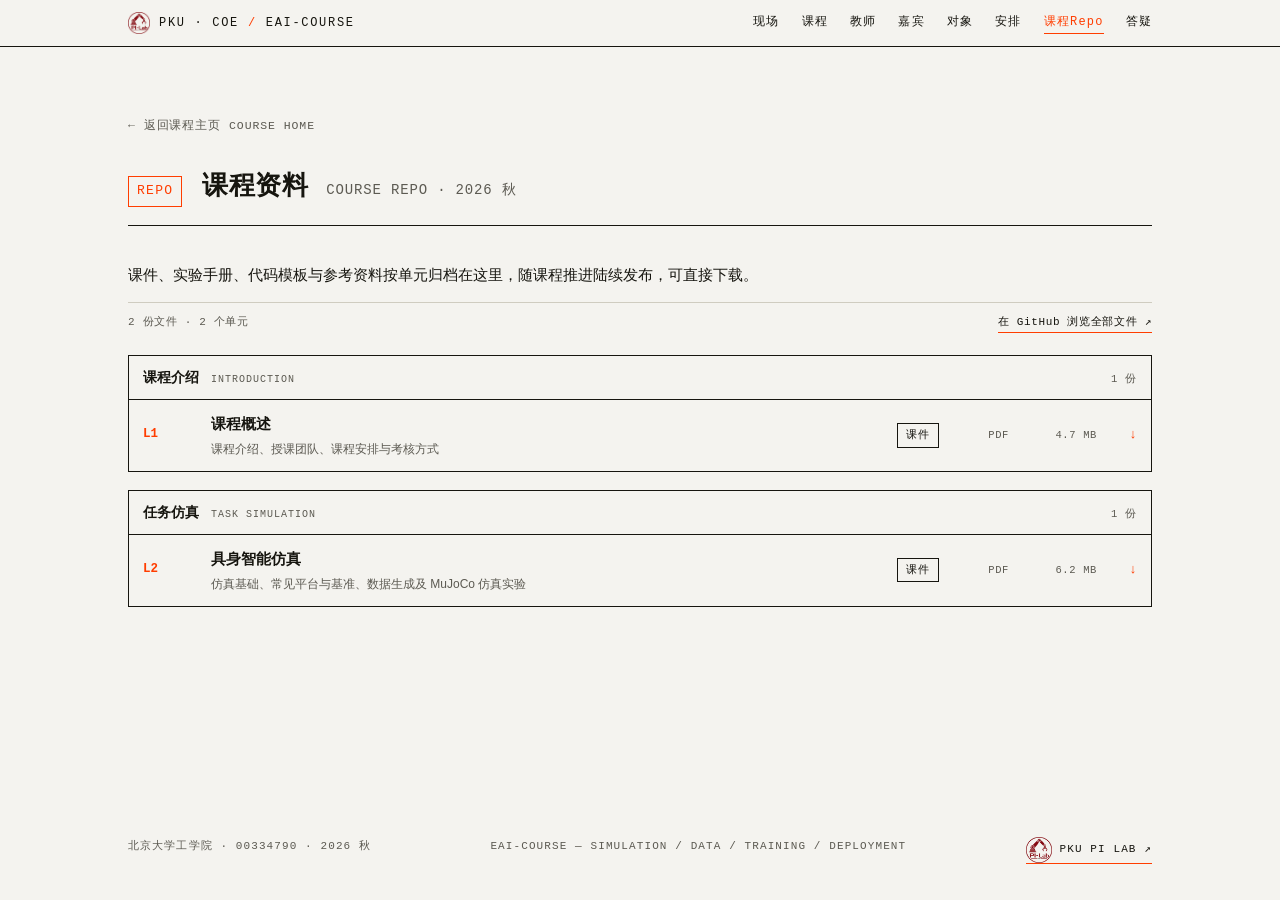
==== commit 5396a084: "site: use PI Lab logo as browser favicon" ====
--- a/repo.html
+++ b/repo.html
@@ -3,6 +3,7 @@
 <head>
   <meta charset="UTF-8" />
   <meta name="viewport" content="width=device-width, initial-scale=1.0" />
+  <link rel="icon" type="image/png" href="images/logo-pi-lab.png" />
   <title>课程资料 Repo · 2026 秋 · 机器人具身智能系统开发实践基础</title>
   <meta name="description" content="《机器人具身智能系统开发实践基础》课程资料：课件、实验手册、代码模板与参考资料，按单元归档。" />
   <link rel="stylesheet" href="styles.css" />
